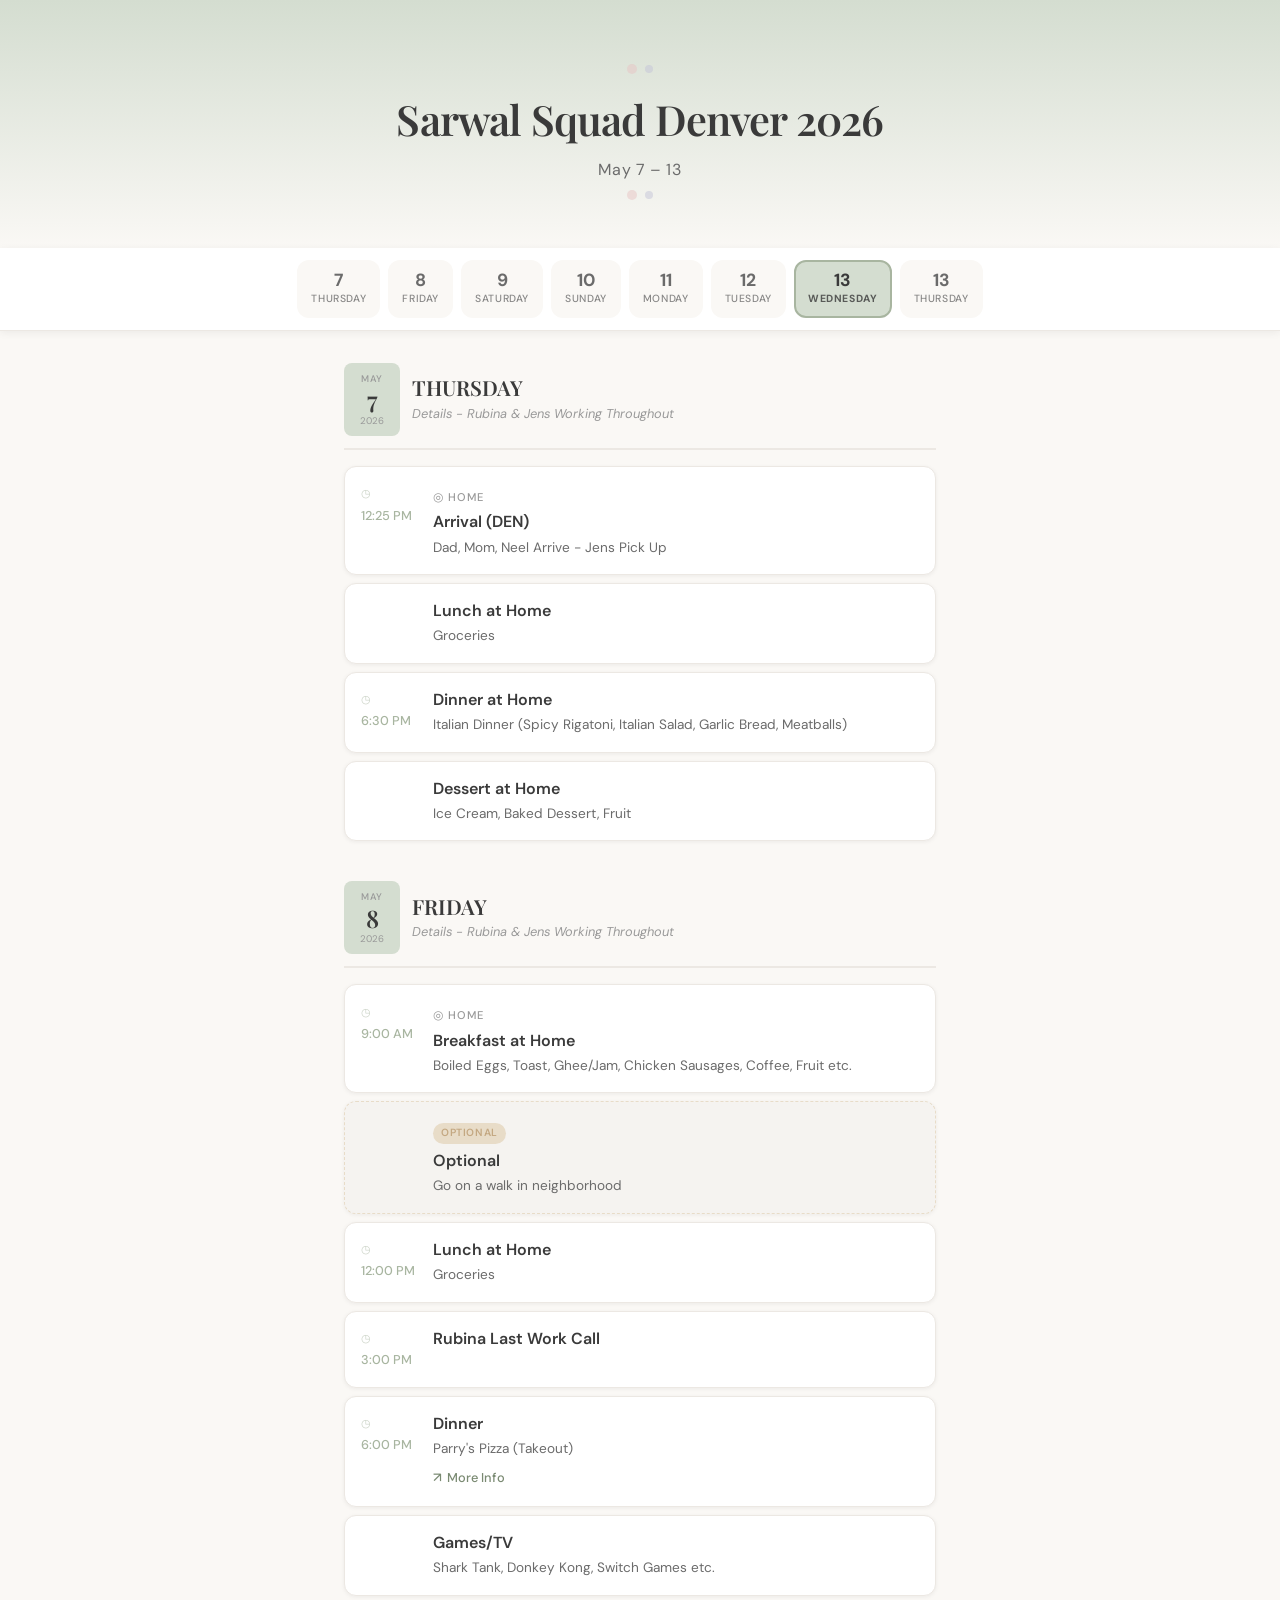
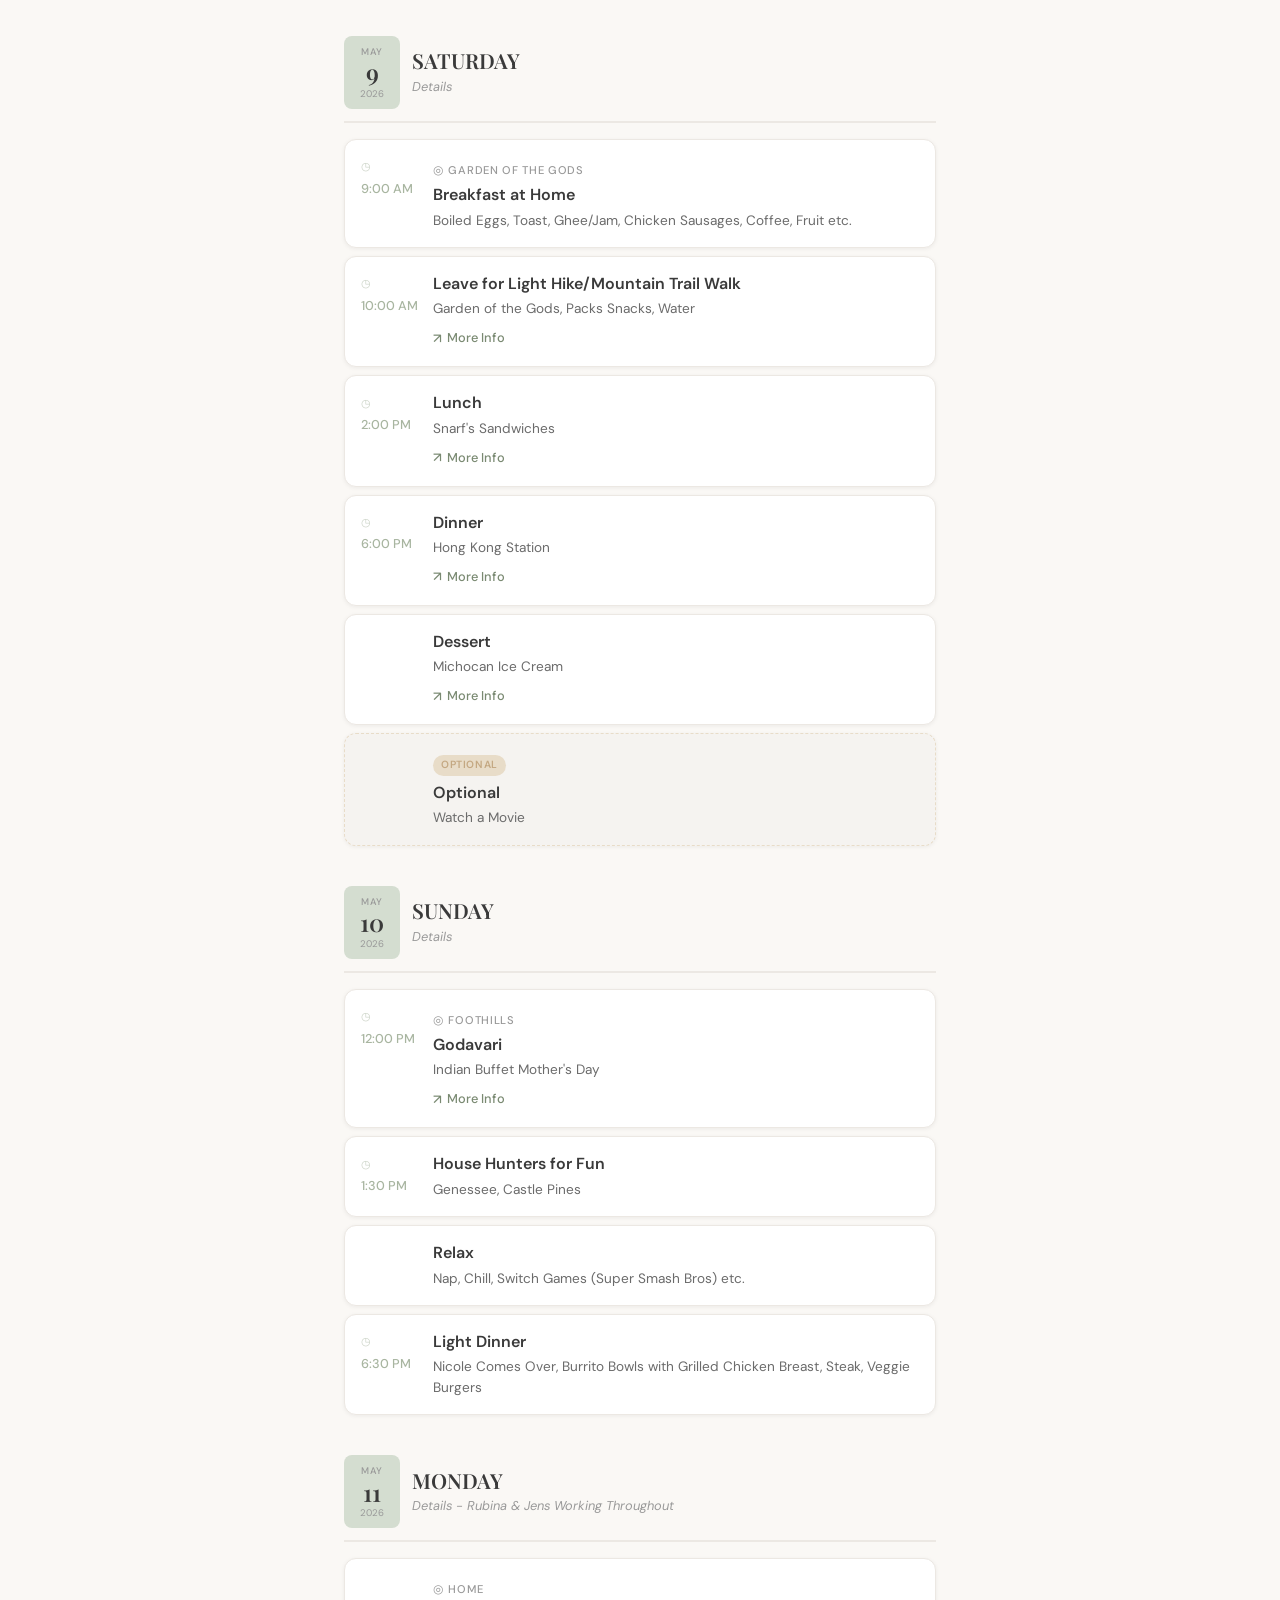
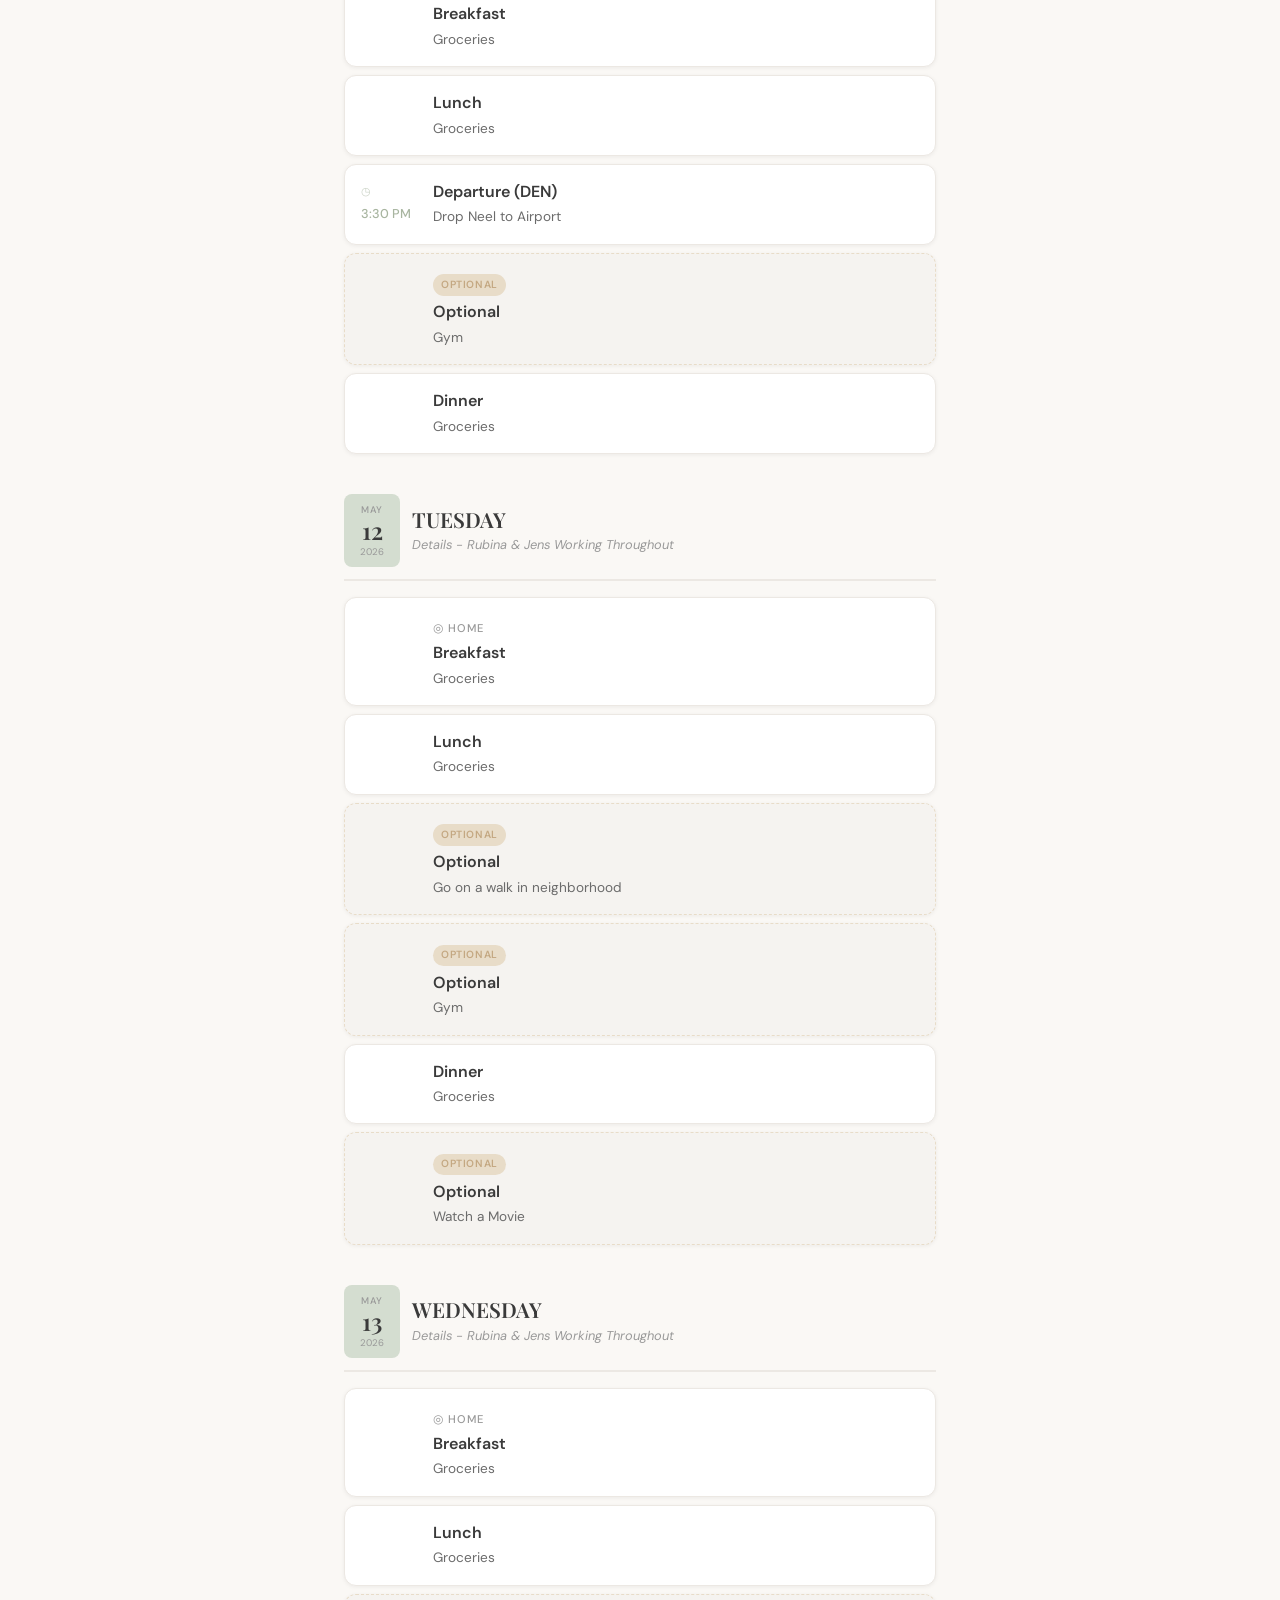
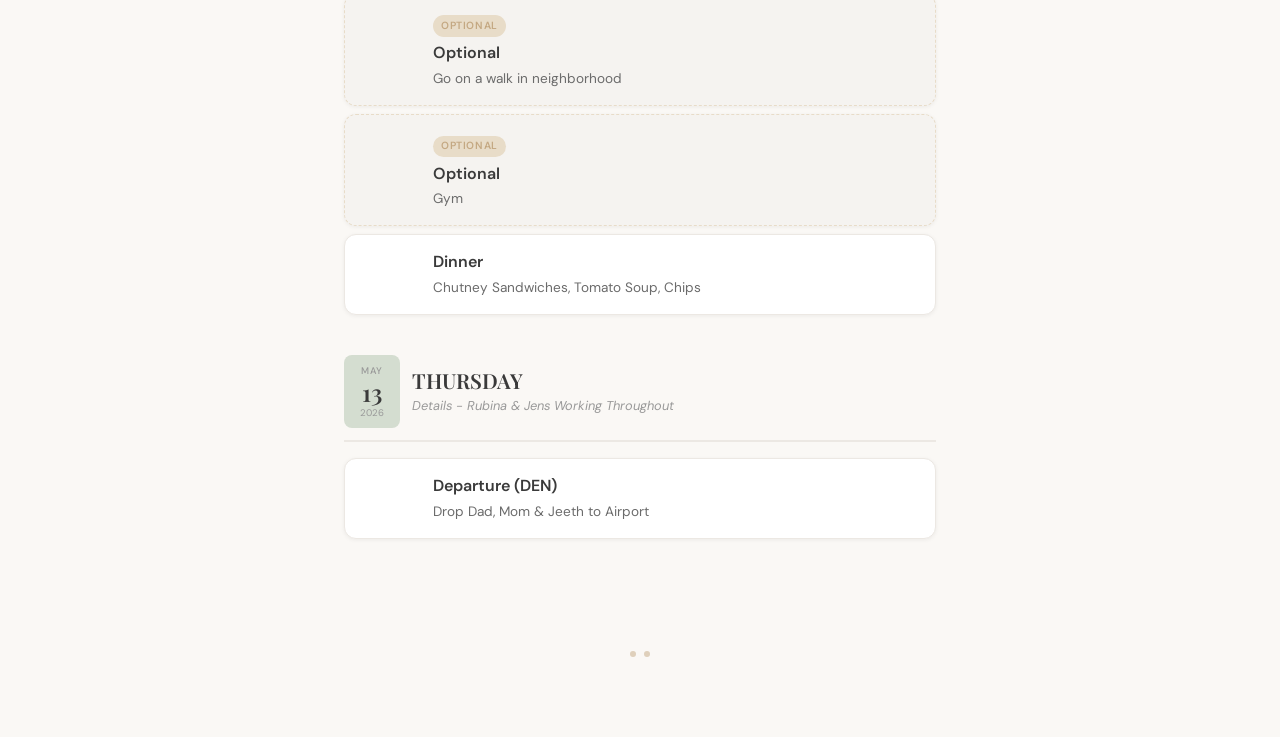
==== ssden26/index.html @ a085acd1 "Add files via upload" ====
<!DOCTYPE html>
<html lang="en">
<head>
    <meta charset="UTF-8">
    <meta name="viewport" content="width=device-width, initial-scale=1.0">
    <title>Colorado 2026 — Itinerary</title>
    <link rel="stylesheet" href="style.css">
    <link rel="preconnect" href="https://fonts.googleapis.com">
    <link rel="preconnect" href="https://fonts.gstatic.com" crossorigin>
    <link href="https://fonts.googleapis.com/css2?family=DM+Sans:wght@400;500;700&family=Playfair+Display:wght@600&display=swap" rel="stylesheet">
</head>
<body>

    <header class="site-header">
        <div class="header-floral"></div>
        <h1 class="site-title">Sarwal Squad Denver 2026</h1>
        <p class="site-subtitle">May 7 – 13</p>
        <div class="header-floral"></div>
    </header>

    <nav class="day-nav" aria-label="Day navigation">
        <!-- Day buttons injected by JS -->
    </nav>

    <main class="schedule" id="schedule">
        <!-- Days injected by JS -->
    </main>

    <footer class="site-footer">
        <div class="footer-floral"></div>
    </footer>

    <script src="script.js"></script>
</body>
</html>
---- ssden26/style.css ----
/* ========================================
   Spring Minimalist Flower Theme
   Gender-neutral, mobile-first
   ======================================== */

:root {
    --bg: #faf8f5;
    --card-bg: #ffffff;
    --text-primary: #3a3a3a;
    --text-secondary: #6b6b6b;
    --text-muted: #999999;
    --accent: #c4a882;
    --accent-light: #e8dcc8;
    --accent-spring: #a8b5a0;
    --accent-spring-light: #d4ddd0;
    --petal-pink: #e8c4c4;
    --petal-pink-light: #f2e4e4;
    --petal-lavender: #c4c4d8;
    --petal-lavender-light: #e4e4f0;
    --border: #ece8e3;
    --shadow: rgba(0, 0, 0, 0.06);
    --shadow-hover: rgba(0, 0, 0, 0.10);
    --link-color: #7a8a72;
    --link-hover: #5a6a52;
    --optional-bg: #f5f3f0;
    --radius: 12px;
    --radius-sm: 8px;
    --font-body: 'DM Sans', -apple-system, BlinkMacSystemFont, sans-serif;
    --font-display: 'Playfair Display', Georgia, serif;
}

*, *::before, *::after {
    margin: 0;
    padding: 0;
    box-sizing: border-box;
}

html {
    scroll-behavior: smooth;
    -webkit-text-size-adjust: 100%;
}

body {
    font-family: var(--font-body);
    background: var(--bg);
    color: var(--text-primary);
    line-height: 1.6;
    min-height: 100vh;
    padding-bottom: 2rem;
}


/* Ensure main content sits above background */
.site-header,
.day-nav,
.schedule,
.site-footer {
    position: relative;
    z-index: 1;
}

/* ========================================
   Floral SVG decorations (inline CSS art)
   ======================================== */

.header-floral,
.footer-floral {
    display: flex;
    justify-content: center;
    align-items: center;
    gap: 0.5rem;
    padding: 0.5rem 0;
}

.header-floral::before,
.header-floral::after,
.footer-floral::before,
.footer-floral::after {
    content: '';
    display: inline-block;
    width: 6px;
    height: 6px;
    border-radius: 50%;
    background: var(--accent);
    opacity: 0.5;
}

.header-floral::before {
    background: var(--petal-pink);
    width: 10px;
    height: 10px;
}

.header-floral::after {
    background: var(--petal-lavender);
    width: 8px;
    height: 8px;
}

.header-floral span,
.footer-floral span {
    display: inline-block;
    width: 1px;
    height: 20px;
    background: var(--accent);
    opacity: 0.3;
    transform: rotate(15deg);
}

/* ========================================
   Header
   ======================================== */

.site-header {
    text-align: center;
    padding: 2.5rem 1.5rem 1.5rem;
    background: linear-gradient(180deg, var(--accent-spring-light) 0%, var(--bg) 100%);
}

.site-title {
    font-family: var(--font-display);
    font-size: 2.2rem;
    font-weight: 600;
    color: var(--text-primary);
    letter-spacing: -0.02em;
    margin: 0.25rem 0;
}

.site-subtitle {
    font-size: 1rem;
    color: var(--text-secondary);
    font-weight: 400;
    letter-spacing: 0.04em;
}

/* ========================================
   Day Navigation
   ======================================== */

.day-nav {
    position: sticky;
    top: 0;
    z-index: 100;
    background: var(--card-bg);
    border-bottom: 1px solid var(--border);
    padding: 0.75rem 0;
    overflow-x: auto;
    -webkit-overflow-scrolling: touch;
    scrollbar-width: none;
    box-shadow: 0 2px 8px var(--shadow);
}

.day-nav::-webkit-scrollbar {
    display: none;
}

.day-nav-inner {
    display: flex;
    gap: 0.5rem;
    padding: 0 1rem;
    min-width: max-content;
    align-items: center;
}

.day-nav-btn {
    display: flex;
    flex-direction: column;
    align-items: center;
    justify-content: center;
    min-width: 60px;
    padding: 0.5rem 0.75rem;
    border: 2px solid transparent;
    border-radius: var(--radius);
    background: var(--bg);
    color: var(--text-secondary);
    font-family: var(--font-body);
    font-size: 0.75rem;
    font-weight: 500;
    cursor: pointer;
    transition: all 0.2s ease;
    text-decoration: none;
    white-space: nowrap;
}

.day-nav-btn:hover {
    background: var(--accent-light);
    color: var(--text-primary);
}

.day-nav-btn.active {
    background: var(--accent-spring-light);
    border-color: var(--accent-spring);
    color: var(--text-primary);
    font-weight: 700;
}

.day-nav-btn .nav-day {
    font-size: 1.1rem;
    font-weight: 700;
    line-height: 1.2;
}

.day-nav-btn .nav-name {
    font-size: 0.65rem;
    text-transform: uppercase;
    letter-spacing: 0.06em;
    opacity: 0.8;
}

/* ========================================
   Schedule Main
   ======================================== */

.schedule {
    max-width: 640px;
    margin: 0 auto;
    padding: 1.5rem 1rem;
}

/* ========================================
   Day Card
   ======================================== */

.day-section {
    margin-bottom: 2.5rem;
    scroll-margin-top: 5rem;
}

.day-header {
    display: flex;
    align-items: center;
    gap: 0.75rem;
    margin-bottom: 1rem;
    padding-bottom: 0.75rem;
    border-bottom: 2px solid var(--border);
}

.day-date-badge {
    display: flex;
    flex-direction: column;
    align-items: center;
    justify-content: center;
    background: var(--accent-spring-light);
    border-radius: var(--radius-sm);
    padding: 0.5rem 0.75rem;
    min-width: 56px;
    flex-shrink: 0;
}

.day-date-badge .badge-month {
    font-size: 0.6rem;
    text-transform: uppercase;
    letter-spacing: 0.08em;
    color: var(--text-muted);
    font-weight: 500;
}

.day-date-badge .badge-day {
    font-family: var(--font-display);
    font-size: 1.5rem;
    font-weight: 600;
    line-height: 1.1;
    color: var(--text-primary);
}

.day-date-badge .badge-year {
    font-size: 0.6rem;
    color: var(--text-muted);
}

.day-title {
    flex: 1;
}

.day-title h2 {
    font-family: var(--font-display);
    font-size: 1.3rem;
    font-weight: 600;
    color: var(--text-primary);
    line-height: 1.3;
}

.day-details {
    font-size: 0.8rem;
    color: var(--text-muted);
    font-style: italic;
    margin-top: 0.15rem;
}

/* ========================================
   Activity Card
   ======================================== */

.activities {
    display: flex;
    flex-direction: column;
    gap: 0.5rem;
}

.activity-card {
    display: flex;
    gap: 0.75rem;
    padding: 1rem;
    background: var(--card-bg);
    border-radius: var(--radius);
    border: 1px solid var(--border);
    box-shadow: 0 1px 4px var(--shadow);
    transition: box-shadow 0.2s ease, transform 0.2s ease;
}

.activity-card:hover {
    box-shadow: 0 4px 12px var(--shadow-hover);
    transform: translateY(-1px);
}

.activity-card.optional {
    background: var(--optional-bg);
    border-style: dashed;
    border-color: var(--accent-light);
}

.activity-card.continued {
    background: var(--petal-lavender-light);
    border-color: var(--petal-lavender);
}

/* Time column */
.activity-time {
    flex-shrink: 0;
    width: 60px;
    font-size: 0.8rem;
    font-weight: 500;
    color: var(--accent-spring);
    padding-top: 0.15rem;
    min-height: 2.5rem;
    display: flex;
    flex-direction: column;
    justify-content: flex-start;
}

.activity-time .time-icon {
    font-size: 0.7rem;
    opacity: 0.6;
    margin-bottom: 0.15rem;
}

.activity-time:empty {
    visibility: hidden;
}

/* Content column */
.activity-content {
    flex: 1;
    min-width: 0;
}

.activity-location {
    display: inline-flex;
    align-items: center;
    gap: 0.3rem;
    font-size: 0.7rem;
    font-weight: 500;
    text-transform: uppercase;
    letter-spacing: 0.06em;
    color: var(--text-muted);
    margin-bottom: 0.25rem;
}

.activity-location .loc-icon {
    font-size: 0.75rem;
}

.activity-name {
    font-size: 1rem;
    font-weight: 600;
    color: var(--text-primary);
    line-height: 1.4;
    margin-bottom: 0.25rem;
}

.activity-details {
    font-size: 0.85rem;
    color: var(--text-secondary);
    line-height: 1.5;
}

.activity-link {
    display: inline-flex;
    align-items: center;
    gap: 0.3rem;
    margin-top: 0.5rem;
    font-size: 0.8rem;
    font-weight: 500;
    color: var(--link-color);
    text-decoration: none;
    transition: color 0.2s ease;
}

.activity-link:hover {
    color: var(--link-hover);
    text-decoration: underline;
}

.activity-link .link-icon {
    font-size: 0.85rem;
}

/* Optional badge */
.optional-badge {
    display: inline-block;
    font-size: 0.65rem;
    font-weight: 600;
    text-transform: uppercase;
    letter-spacing: 0.06em;
    color: var(--accent);
    background: var(--accent-light);
    padding: 0.15rem 0.5rem;
    border-radius: 20px;
    margin-bottom: 0.35rem;
}

/* Continued badge */
.continued-badge {
    display: inline-block;
    font-size: 0.65rem;
    font-weight: 600;
    text-transform: uppercase;
    letter-spacing: 0.06em;
    color: var(--petal-lavender);
    background: var(--petal-lavender-light);
    padding: 0.15rem 0.5rem;
    border-radius: 20px;
    margin-bottom: 0.35rem;
}

/* ========================================
   Footer
   ======================================== */

.site-footer {
    text-align: center;
    padding: 2rem 1.5rem;
    color: var(--text-muted);
    font-size: 0.8rem;
}

.footer-floral {
    margin-bottom: 0.5rem;
}

/* ========================================
   Decorative Flower SVGs (CSS-only)
   ======================================== */

.flower-decoration {
    text-align: center;
    padding: 1rem 0;
    opacity: 0.15;
    font-size: 1.5rem;
    user-select: none;
}

/* ========================================
   Loading state
   ======================================== */

.loading {
    text-align: center;
    padding: 3rem 1rem;
    color: var(--text-muted);
}

.loading .spinner {
    display: inline-block;
    width: 32px;
    height: 32px;
    border: 3px solid var(--border);
    border-top-color: var(--accent-spring);
    border-radius: 50%;
    animation: spin 0.8s linear infinite;
    margin-bottom: 1rem;
}

@keyframes spin {
    to { transform: rotate(360deg); }
}

/* ========================================
   Error state
   ======================================== */

.error {
    text-align: center;
    padding: 2.5rem 1rem;
    color: var(--text-secondary);
}

.error h3 {
    font-family: var(--font-display);
    margin-bottom: 0.5rem;
}

/* ========================================
   Responsive
   ======================================== */

@media (max-width: 380px) {
    .site-title {
        font-size: 1.8rem;
    }
    .activity-card {
        padding: 0.75rem;
    }
    .activity-time {
        width: 50px;
        font-size: 0.75rem;
    }
    .day-nav-btn {
        min-width: 52px;
        padding: 0.4rem 0.5rem;
    }
}

@media (min-width: 480px) {
    .site-header {
        padding: 3rem 2rem 2rem;
    }
    .site-title {
        font-size: 2.6rem;
    }
    .schedule {
        padding: 2rem 1.5rem;
    }
}

@media (min-width: 768px) {
    .site-header {
        padding: 3.5rem 2rem 2.5rem;
    }
    .day-nav-inner {
        justify-content: center;
    }
}

/* ========================================
   Print styles
   ======================================== */

@media print {
    .day-nav {
        position: static;
        box-shadow: none;
    }
    .activity-card {
        break-inside: avoid;
    }
    .day-section {
        break-inside: avoid;
    }
}
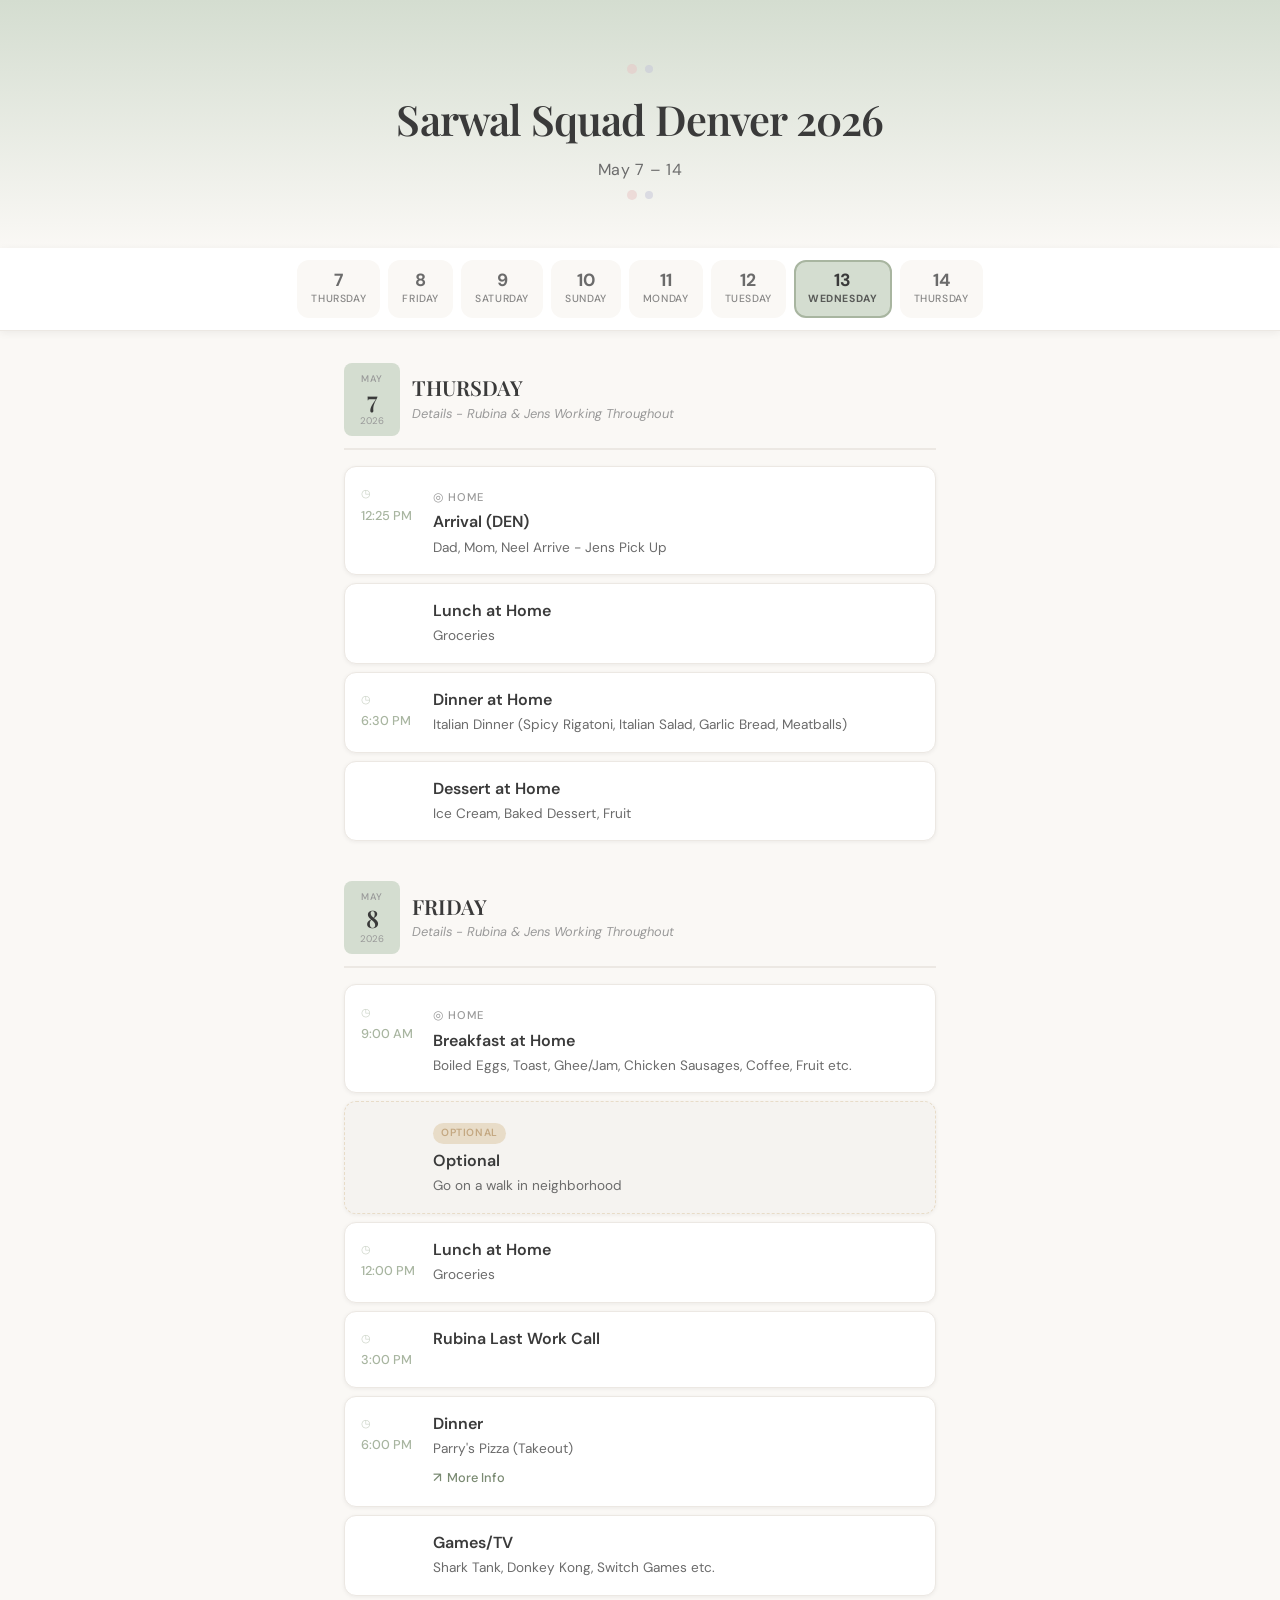
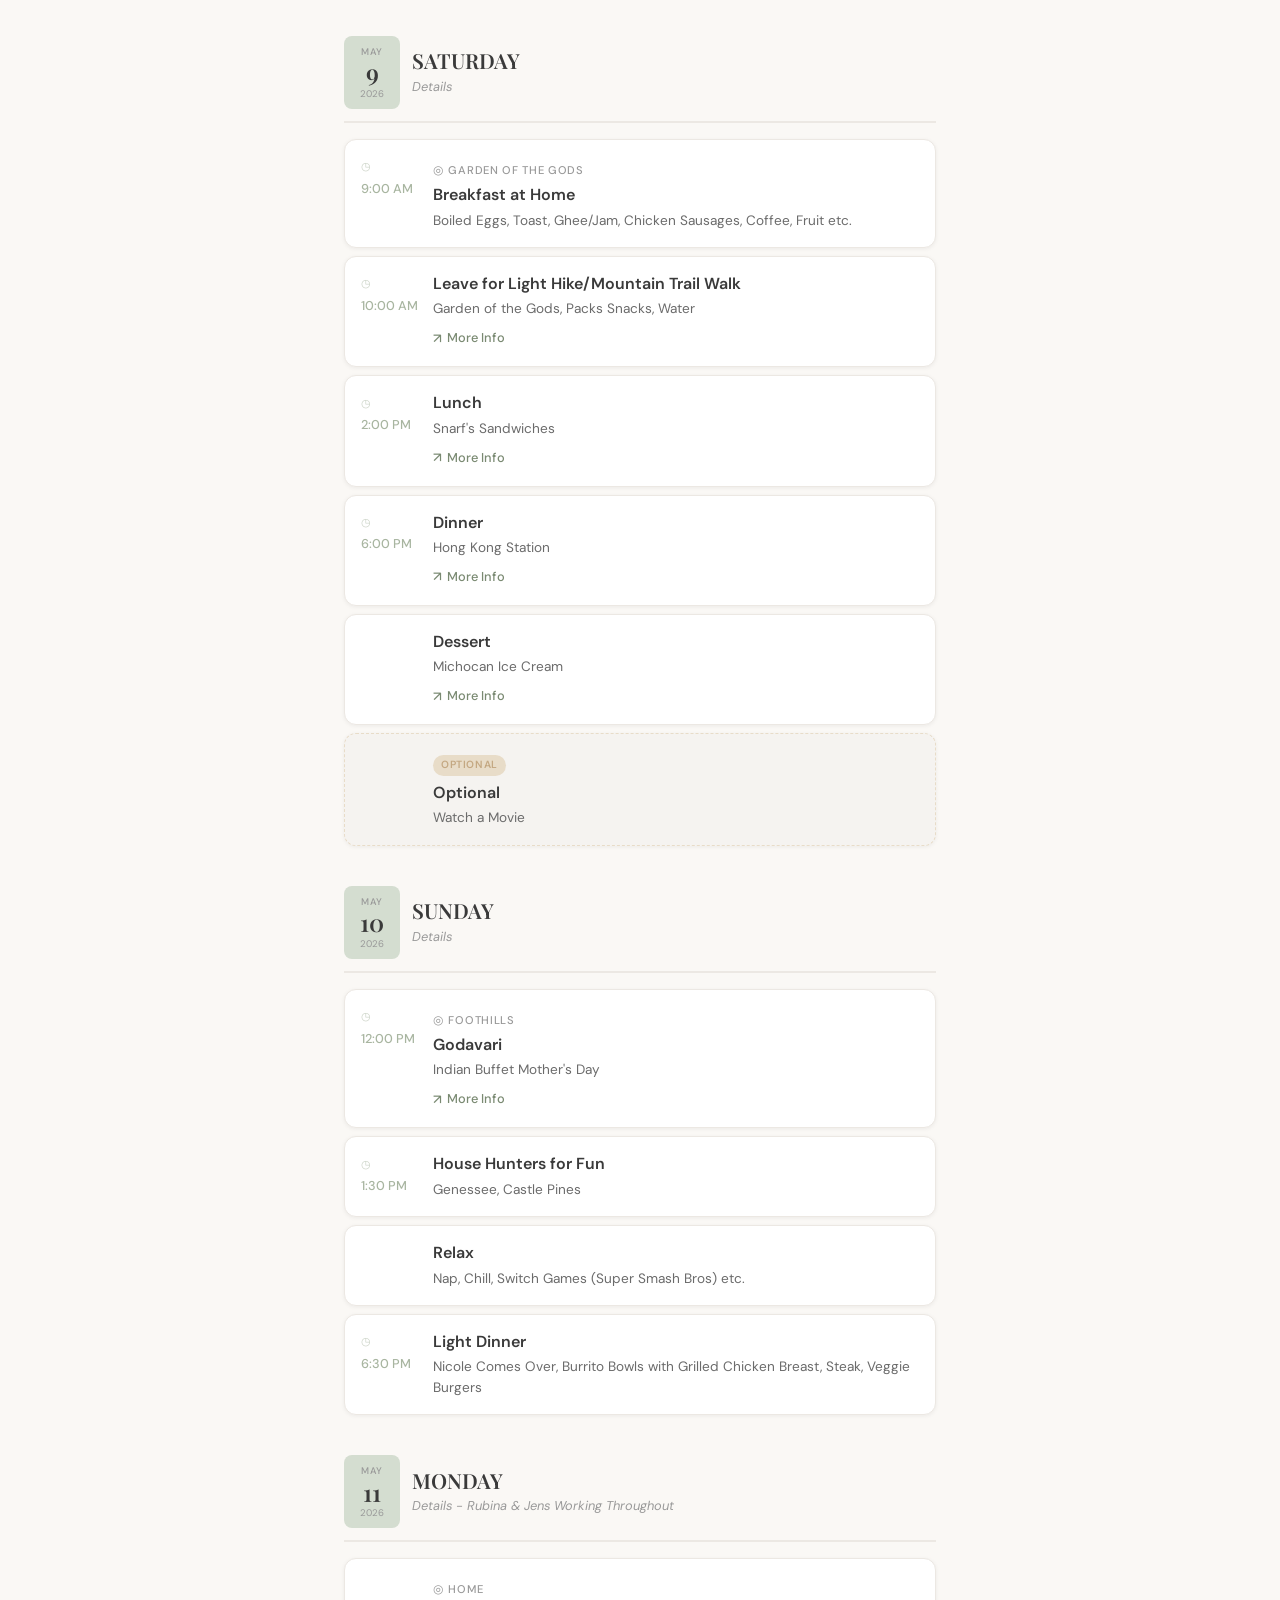
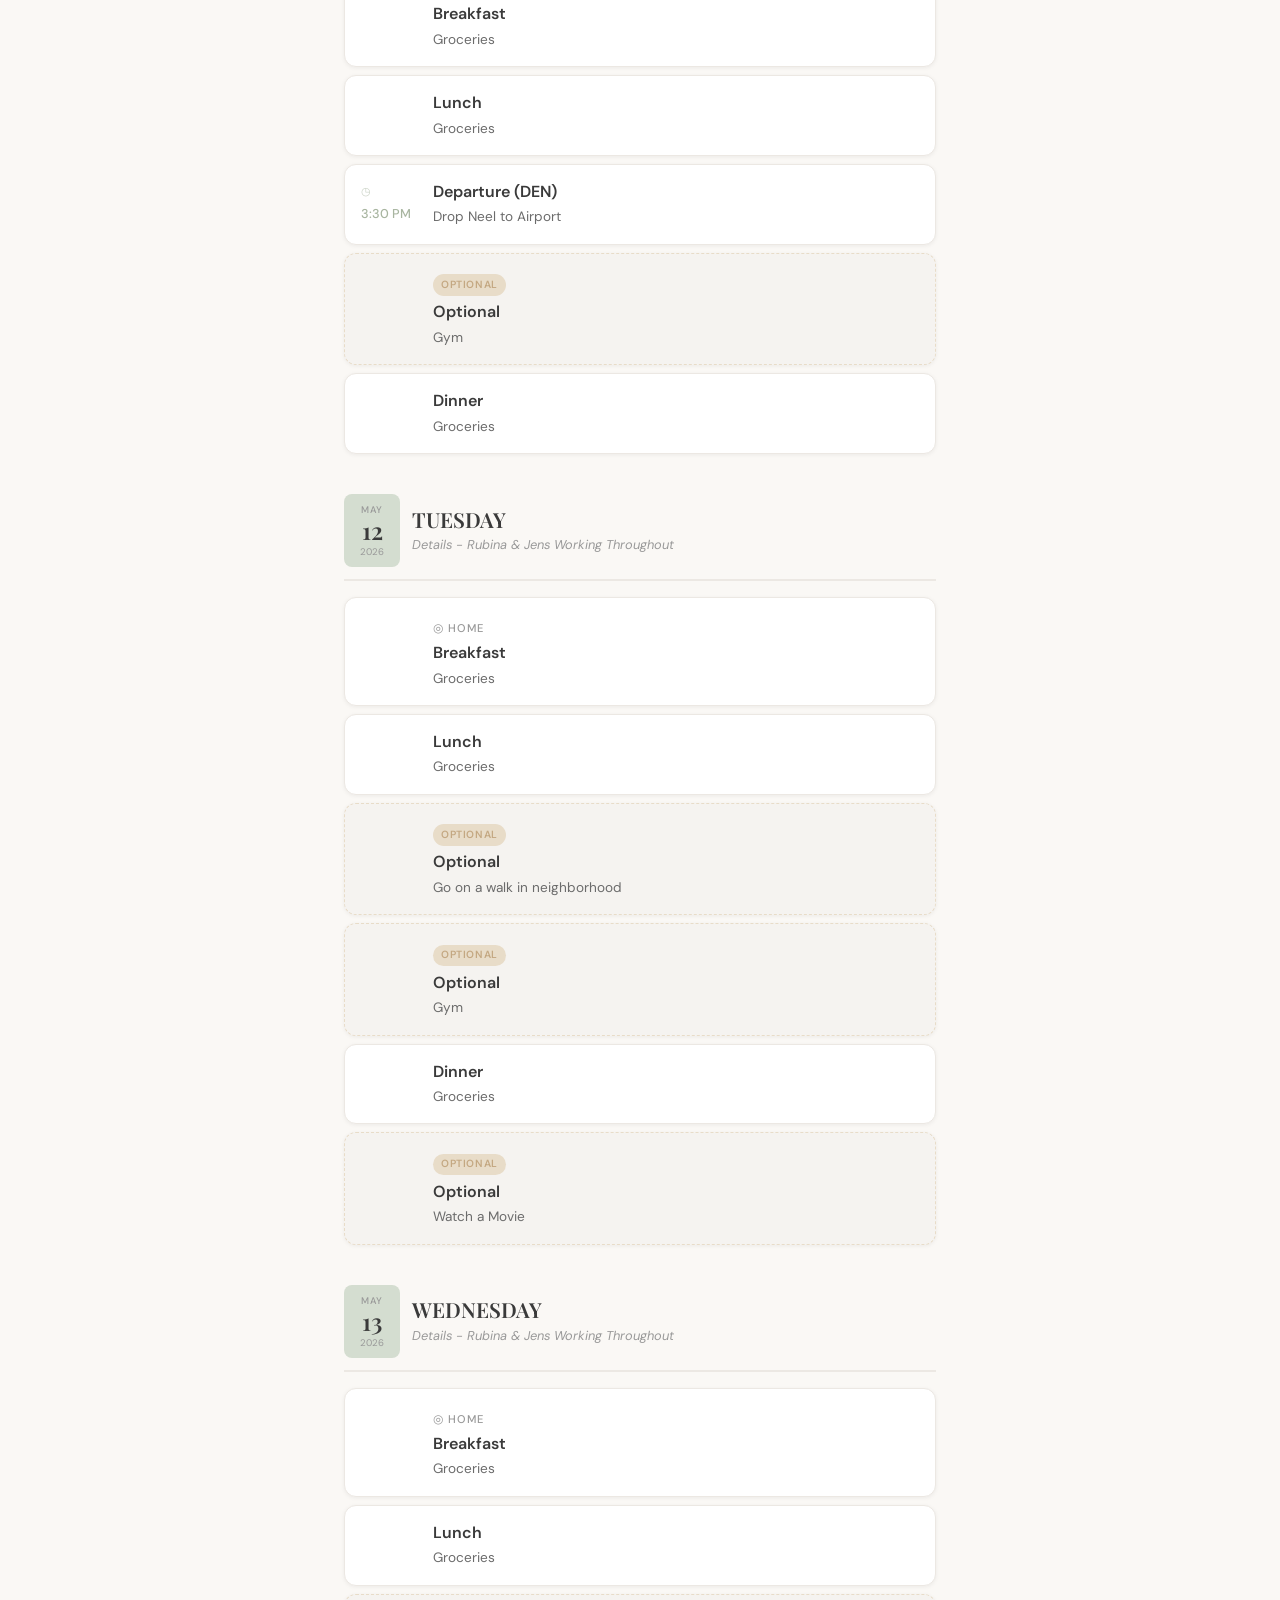
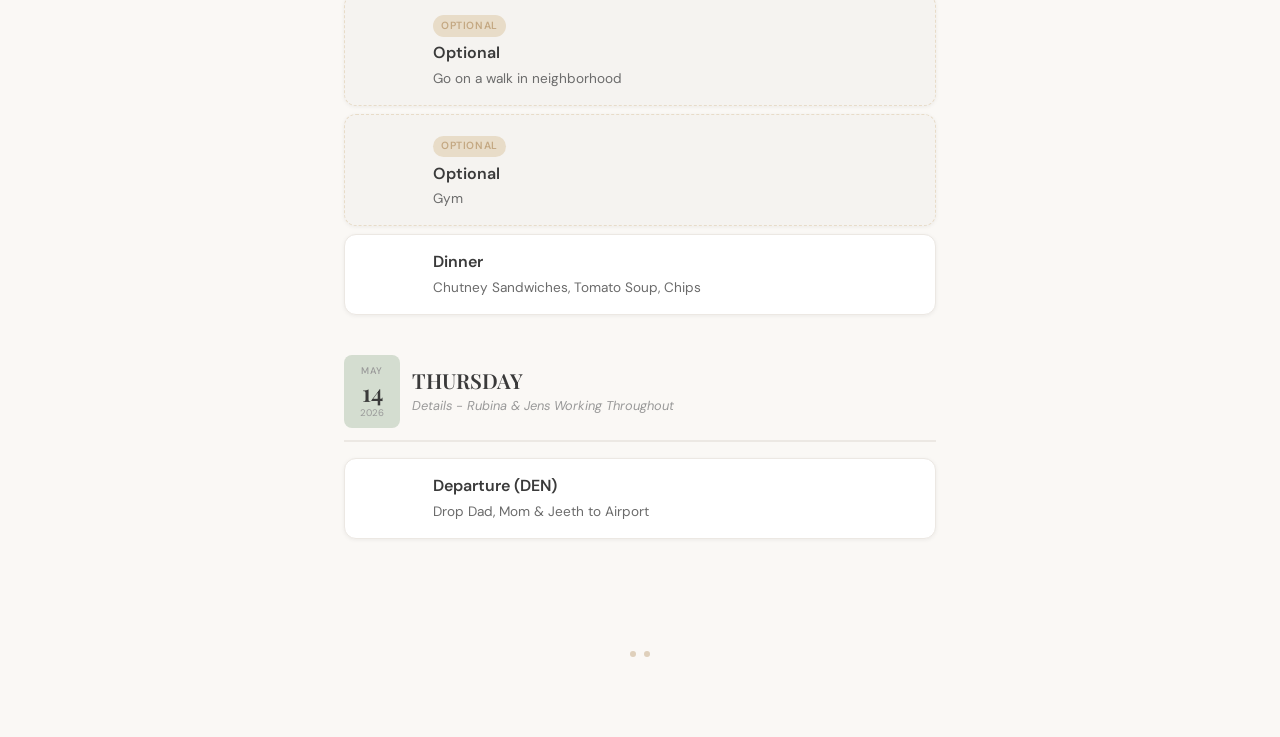
==== commit 1287a5f3: "Update index.html updated date to be may 7-14" ====
--- a/ssden26/index.html
+++ b/ssden26/index.html
@@ -3,7 +3,7 @@
 <head>
     <meta charset="UTF-8">
     <meta name="viewport" content="width=device-width, initial-scale=1.0">
-    <title>Colorado 2026 — Itinerary</title>
+    <title>SS Denver 2026 - Itinerary</title>
     <link rel="stylesheet" href="style.css">
     <link rel="preconnect" href="https://fonts.googleapis.com">
     <link rel="preconnect" href="https://fonts.gstatic.com" crossorigin>
@@ -14,7 +14,7 @@
     <header class="site-header">
         <div class="header-floral"></div>
         <h1 class="site-title">Sarwal Squad Denver 2026</h1>
-        <p class="site-subtitle">May 7 – 13</p>
+        <p class="site-subtitle">May 7 – 14</p>
         <div class="header-floral"></div>
     </header>
 
